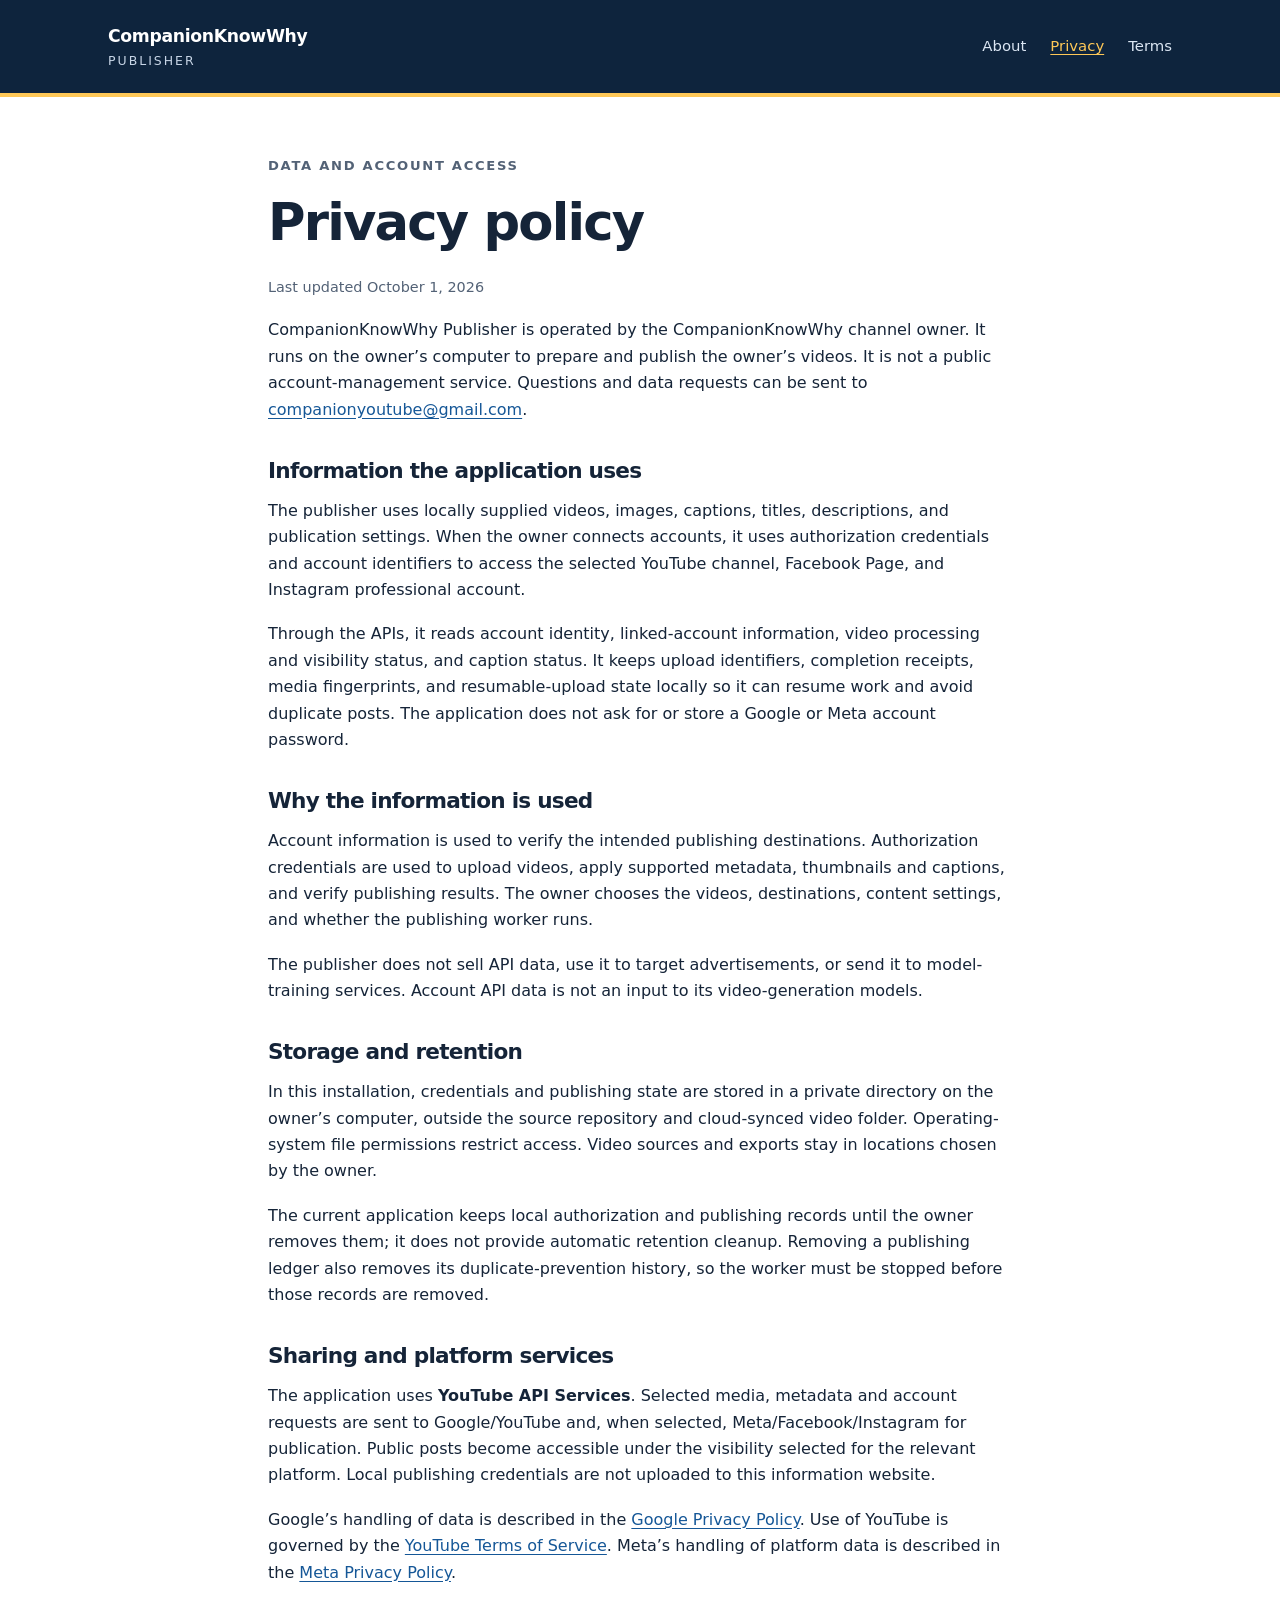
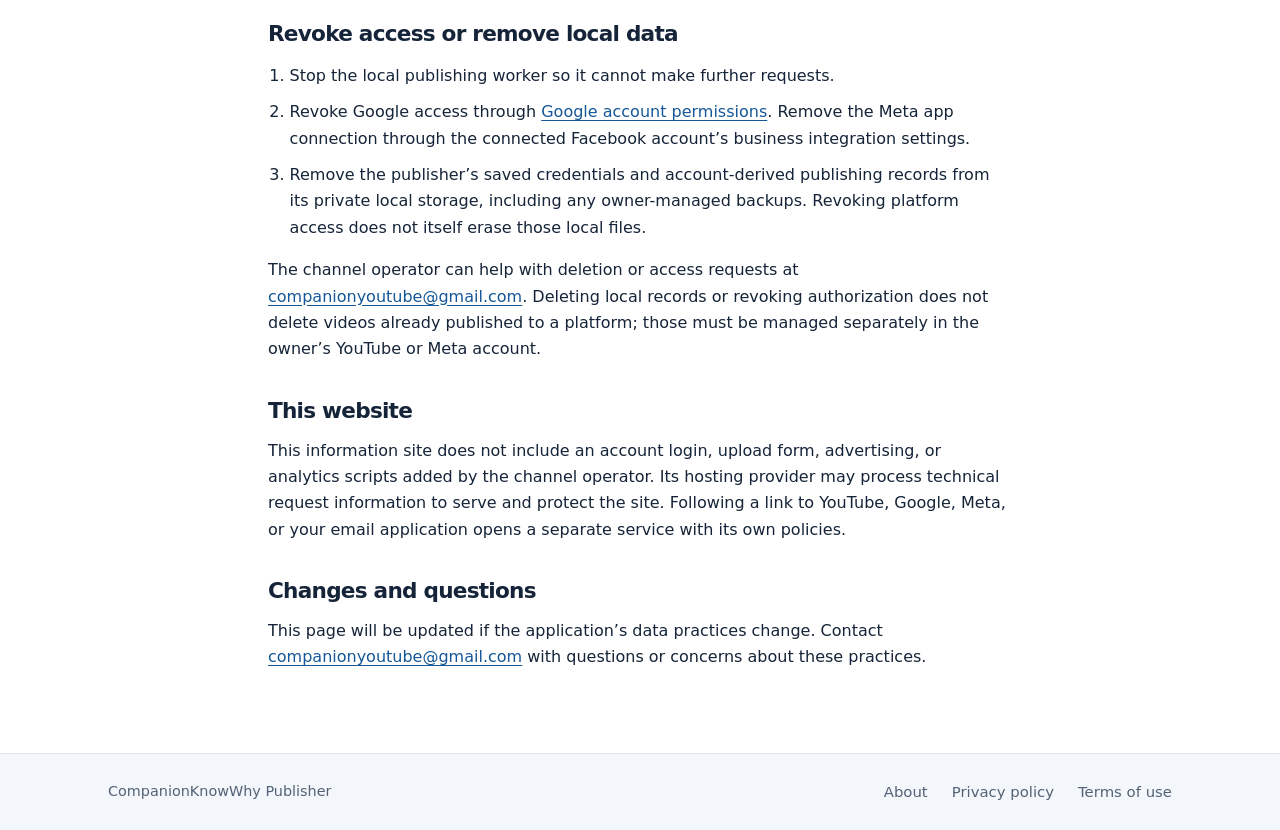
==== privacy/index.html @ aec20b23 "Publish CompanionKnowWhy application information and policies" ====
<!doctype html>
<html lang="en"><head><meta charset="utf-8"><meta name="viewport" content="width=device-width,initial-scale=1"><title>Privacy policy · CompanionKnowWhy Publisher</title><meta name="description" content="How CompanionKnowWhy Publisher uses account authorization, video files, and local publishing records, and how to revoke access or delete local data."><link rel="stylesheet" href="/styles.css"><link rel="icon" type="image/svg+xml" href="data:image/svg+xml,%3Csvg xmlns='http://www.w3.org/2000/svg' viewBox='0 0 32 32'%3E%3Crect width='32' height='32' rx='7' fill='%230e243d'/%3E%3Ctext x='16' y='24' text-anchor='middle' font-family='Arial' font-size='25' font-weight='bold' fill='%23ffc857'%3E%3F%3C/text%3E%3C/svg%3E"></head>
<body><a class="skip" href="#main">Skip to content</a><header><div class="bar"><a class="brand" href="/">CompanionKnowWhy<span>Publisher</span></a><nav aria-label="Main navigation"><a href="/">About</a><a href="/privacy/" aria-current="page">Privacy</a><a href="/terms/">Terms</a></nav></div></header>
<main id="main" class="legal"><p class="eyebrow">Data and account access</p><h1>Privacy policy</h1><p class="date">Last updated October 1, 2026</p><p>CompanionKnowWhy Publisher is operated by the CompanionKnowWhy channel owner. It runs on the owner’s computer to prepare and publish the owner’s videos. It is not a public account-management service. Questions and data requests can be sent to <a href="mailto:companionyoutube@gmail.com">companionyoutube@gmail.com</a>.</p>
<section><h2>Information the application uses</h2><p>The publisher uses locally supplied videos, images, captions, titles, descriptions, and publication settings. When the owner connects accounts, it uses authorization credentials and account identifiers to access the selected YouTube channel, Facebook Page, and Instagram professional account.</p><p>Through the APIs, it reads account identity, linked-account information, video processing and visibility status, and caption status. It keeps upload identifiers, completion receipts, media fingerprints, and resumable-upload state locally so it can resume work and avoid duplicate posts. The application does not ask for or store a Google or Meta account password.</p></section>
<section><h2>Why the information is used</h2><p>Account information is used to verify the intended publishing destinations. Authorization credentials are used to upload videos, apply supported metadata, thumbnails and captions, and verify publishing results. The owner chooses the videos, destinations, content settings, and whether the publishing worker runs.</p><p>The publisher does not sell API data, use it to target advertisements, or send it to model-training services. Account API data is not an input to its video-generation models.</p></section>
<section><h2>Storage and retention</h2><p>In this installation, credentials and publishing state are stored in a private directory on the owner’s computer, outside the source repository and cloud-synced video folder. Operating-system file permissions restrict access. Video sources and exports stay in locations chosen by the owner.</p><p>The current application keeps local authorization and publishing records until the owner removes them; it does not provide automatic retention cleanup. Removing a publishing ledger also removes its duplicate-prevention history, so the worker must be stopped before those records are removed.</p></section>
<section><h2>Sharing and platform services</h2><p>The application uses <strong>YouTube API Services</strong>. Selected media, metadata and account requests are sent to Google/YouTube and, when selected, Meta/Facebook/Instagram for publication. Public posts become accessible under the visibility selected for the relevant platform. Local publishing credentials are not uploaded to this information website.</p><p>Google’s handling of data is described in the <a href="https://policies.google.com/privacy">Google Privacy Policy</a>. Use of YouTube is governed by the <a href="https://www.youtube.com/t/terms">YouTube Terms of Service</a>. Meta’s handling of platform data is described in the <a href="https://www.facebook.com/privacy/policy/">Meta Privacy Policy</a>.</p></section>
<section><h2>Revoke access or remove local data</h2><ol><li>Stop the local publishing worker so it cannot make further requests.</li><li>Revoke Google access through <a href="https://security.google.com/settings/security/permissions">Google account permissions</a>. Remove the Meta app connection through the connected Facebook account’s business integration settings.</li><li>Remove the publisher’s saved credentials and account-derived publishing records from its private local storage, including any owner-managed backups. Revoking platform access does not itself erase those local files.</li></ol><p>The channel operator can help with deletion or access requests at <a href="mailto:companionyoutube@gmail.com">companionyoutube@gmail.com</a>. Deleting local records or revoking authorization does not delete videos already published to a platform; those must be managed separately in the owner’s YouTube or Meta account.</p></section>
<section><h2>This website</h2><p>This information site does not include an account login, upload form, advertising, or analytics scripts added by the channel operator. Its hosting provider may process technical request information to serve and protect the site. Following a link to YouTube, Google, Meta, or your email application opens a separate service with its own policies.</p></section>
<section><h2>Changes and questions</h2><p>This page will be updated if the application’s data practices change. Contact <a href="mailto:companionyoutube@gmail.com">companionyoutube@gmail.com</a> with questions or concerns about these practices.</p></section></main>
<footer><div class="footer-inner"><span>CompanionKnowWhy Publisher</span><nav aria-label="Footer"><a href="/">About</a><a href="/privacy/">Privacy policy</a><a href="/terms/">Terms of use</a></nav></div></footer></body></html>
---- styles.css ----
:root{color-scheme:light;--ink:#152438;--muted:#536276;--line:#dce3eb;--navy:#0e243d;--accent:#ffc857;--paper:#fff;--soft:#f3f6fa;font-family:system-ui,-apple-system,BlinkMacSystemFont,"Segoe UI",sans-serif;font-size:16px}
*{box-sizing:border-box}body{margin:0;background:var(--paper);color:var(--ink);line-height:1.65}a{color:#155797;text-underline-offset:.2em}a:hover{text-decoration-thickness:2px}a:focus-visible{outline:3px solid #d78d00;outline-offset:5px}header{background:var(--navy);color:#fff;border-bottom:4px solid var(--accent)}.bar{max-width:1120px;margin:auto;padding:22px 28px;display:flex;align-items:center;justify-content:space-between;gap:24px}.brand{font-weight:750;color:#fff;text-decoration:none;font-size:1.08rem;letter-spacing:-.02em}.brand span{display:block;font-size:.78rem;font-weight:450;letter-spacing:.16em;text-transform:uppercase;color:#c7d5e6}nav{display:flex;gap:24px;flex-wrap:wrap}nav a{color:#dbe6f3;font-size:.93rem;text-decoration:none}nav a[aria-current=page]{color:var(--accent);text-decoration:underline}main{max-width:1120px;margin:auto;padding:58px 28px 64px}.eyebrow{font-size:.82rem;font-weight:700;text-transform:uppercase;letter-spacing:.13em;color:var(--muted);margin:0 0 16px}h1,h2,h3{line-height:1.15;letter-spacing:-.035em}h1{font-size:clamp(2.2rem,5vw,3.8rem);max-width:830px;margin:0 0 24px}h2{font-size:1.6rem;margin:36px 0 14px}h3{font-size:1.1rem;margin:0 0 9px}p{margin:0 0 18px}.lead{font-size:1.22rem;max-width:740px;color:var(--muted)}.intro{padding-bottom:42px;border-bottom:1px solid var(--line)}.grid{display:grid;grid-template-columns:1.6fr 1fr;gap:70px;margin-top:42px}.grid h2:first-child{margin-top:0}.note{background:var(--soft);border-left:4px solid #2a5b86;padding:24px}.note h2{font-size:1.15rem;margin:0 0 12px}.note p:last-child{margin-bottom:0}ul,ol{padding-left:1.35em}li{margin-bottom:10px}.steps{list-style:none;padding:0;counter-reset:step}.steps li{counter-increment:step;padding:0 0 22px 48px;position:relative;margin:0}.steps li:before{content:counter(step,decimal-leading-zero);position:absolute;left:0;top:0;font-weight:700;color:#52708e;font-size:.88rem}.links{display:flex;gap:12px 28px;flex-wrap:wrap;margin-top:24px}.legal{max-width:800px}.legal h1{font-size:clamp(2rem,5vw,3.2rem)}.legal section{margin-top:32px}.legal section h2{font-size:1.35rem}.date{font-size:.9rem;color:var(--muted)}.legal strong{font-weight:650}footer{border-top:1px solid var(--line);background:var(--soft)}.footer-inner{max-width:1120px;margin:auto;padding:26px 28px;display:flex;justify-content:space-between;gap:20px;flex-wrap:wrap;font-size:.9rem;color:var(--muted)}footer a{color:var(--muted)}.skip{position:absolute;top:-80px;left:16px;background:#fff;padding:12px;z-index:5}.skip:focus{top:8px}@media(max-width:700px){.bar{align-items:flex-start;flex-direction:column;gap:18px;padding:20px}nav{gap:20px}main{padding:38px 20px 48px}.grid{grid-template-columns:1fr;gap:26px;margin-top:30px}.intro{padding-bottom:28px}.lead{font-size:1.1rem}.footer-inner{padding:24px 20px}h1{overflow-wrap:anywhere}}@media(prefers-reduced-motion:no-preference){a{transition:color .15s ease}}
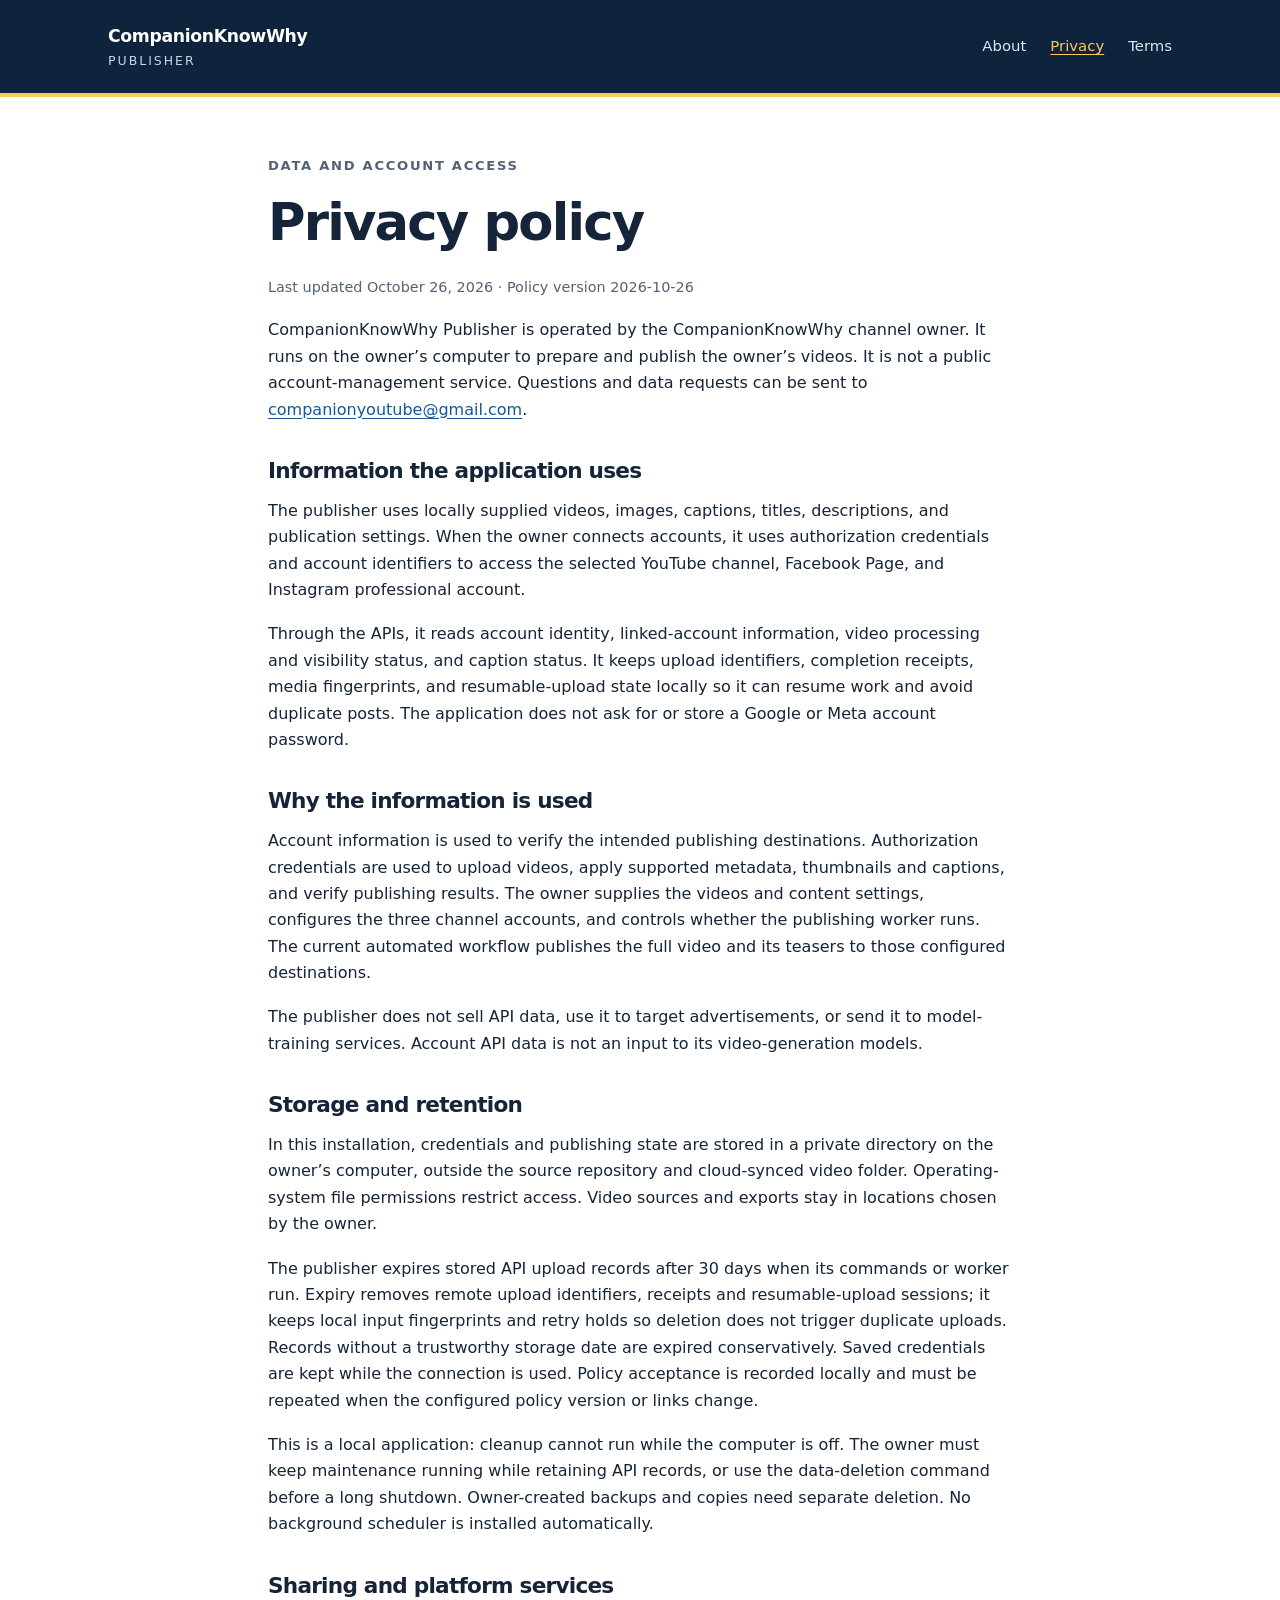
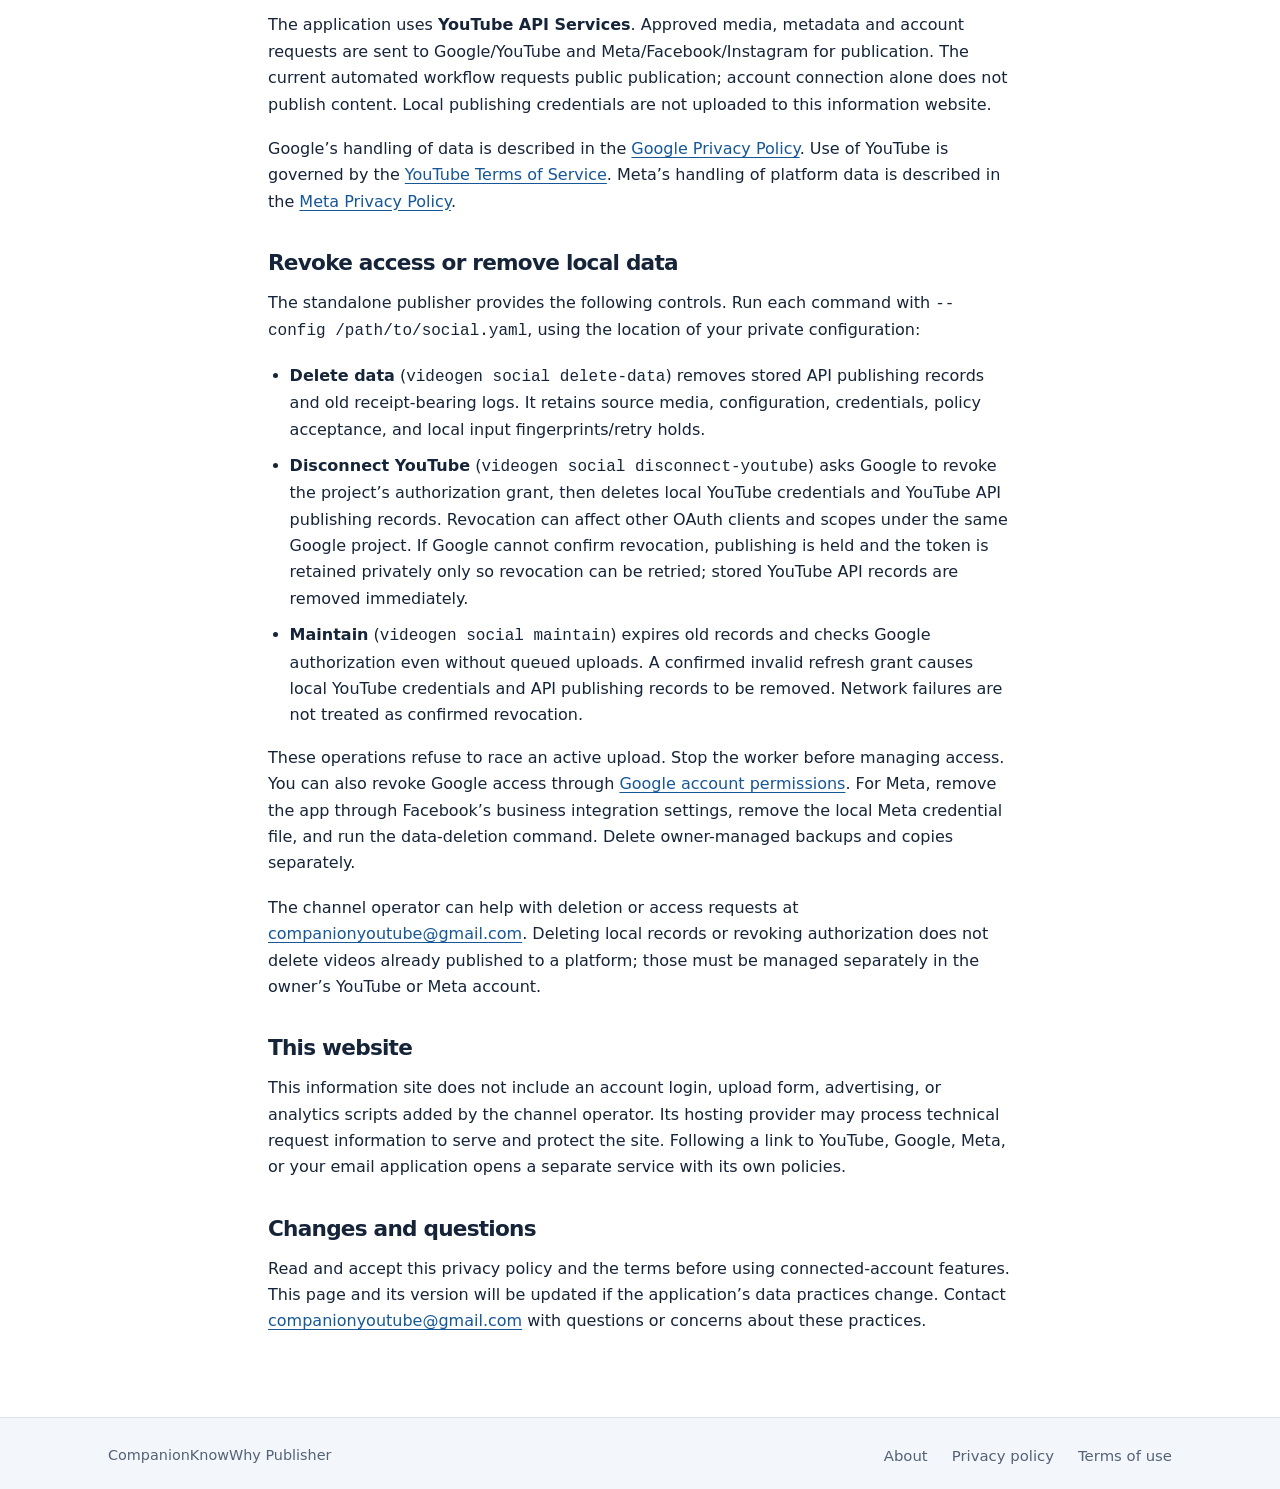
==== commit 93cf5fdf: "Describe publisher consent and data lifecycle controls" ====
--- a/privacy/index.html
+++ b/privacy/index.html
@@ -1,12 +1,12 @@
 <!doctype html>
 <html lang="en"><head><meta charset="utf-8"><meta name="viewport" content="width=device-width,initial-scale=1"><title>Privacy policy · CompanionKnowWhy Publisher</title><meta name="description" content="How CompanionKnowWhy Publisher uses account authorization, video files, and local publishing records, and how to revoke access or delete local data."><link rel="stylesheet" href="/styles.css"><link rel="icon" type="image/svg+xml" href="data:image/svg+xml,%3Csvg xmlns='http://www.w3.org/2000/svg' viewBox='0 0 32 32'%3E%3Crect width='32' height='32' rx='7' fill='%230e243d'/%3E%3Ctext x='16' y='24' text-anchor='middle' font-family='Arial' font-size='25' font-weight='bold' fill='%23ffc857'%3E%3F%3C/text%3E%3C/svg%3E"></head>
 <body><a class="skip" href="#main">Skip to content</a><header><div class="bar"><a class="brand" href="/">CompanionKnowWhy<span>Publisher</span></a><nav aria-label="Main navigation"><a href="/">About</a><a href="/privacy/" aria-current="page">Privacy</a><a href="/terms/">Terms</a></nav></div></header>
-<main id="main" class="legal"><p class="eyebrow">Data and account access</p><h1>Privacy policy</h1><p class="date">Last updated October 1, 2026</p><p>CompanionKnowWhy Publisher is operated by the CompanionKnowWhy channel owner. It runs on the owner’s computer to prepare and publish the owner’s videos. It is not a public account-management service. Questions and data requests can be sent to <a href="mailto:companionyoutube@gmail.com">companionyoutube@gmail.com</a>.</p>
+<main id="main" class="legal"><p class="eyebrow">Data and account access</p><h1>Privacy policy</h1><p class="date">Last updated October 26, 2026 · Policy version 2026-10-26</p><p>CompanionKnowWhy Publisher is operated by the CompanionKnowWhy channel owner. It runs on the owner’s computer to prepare and publish the owner’s videos. It is not a public account-management service. Questions and data requests can be sent to <a href="mailto:companionyoutube@gmail.com">companionyoutube@gmail.com</a>.</p>
 <section><h2>Information the application uses</h2><p>The publisher uses locally supplied videos, images, captions, titles, descriptions, and publication settings. When the owner connects accounts, it uses authorization credentials and account identifiers to access the selected YouTube channel, Facebook Page, and Instagram professional account.</p><p>Through the APIs, it reads account identity, linked-account information, video processing and visibility status, and caption status. It keeps upload identifiers, completion receipts, media fingerprints, and resumable-upload state locally so it can resume work and avoid duplicate posts. The application does not ask for or store a Google or Meta account password.</p></section>
-<section><h2>Why the information is used</h2><p>Account information is used to verify the intended publishing destinations. Authorization credentials are used to upload videos, apply supported metadata, thumbnails and captions, and verify publishing results. The owner chooses the videos, destinations, content settings, and whether the publishing worker runs.</p><p>The publisher does not sell API data, use it to target advertisements, or send it to model-training services. Account API data is not an input to its video-generation models.</p></section>
-<section><h2>Storage and retention</h2><p>In this installation, credentials and publishing state are stored in a private directory on the owner’s computer, outside the source repository and cloud-synced video folder. Operating-system file permissions restrict access. Video sources and exports stay in locations chosen by the owner.</p><p>The current application keeps local authorization and publishing records until the owner removes them; it does not provide automatic retention cleanup. Removing a publishing ledger also removes its duplicate-prevention history, so the worker must be stopped before those records are removed.</p></section>
-<section><h2>Sharing and platform services</h2><p>The application uses <strong>YouTube API Services</strong>. Selected media, metadata and account requests are sent to Google/YouTube and, when selected, Meta/Facebook/Instagram for publication. Public posts become accessible under the visibility selected for the relevant platform. Local publishing credentials are not uploaded to this information website.</p><p>Google’s handling of data is described in the <a href="https://policies.google.com/privacy">Google Privacy Policy</a>. Use of YouTube is governed by the <a href="https://www.youtube.com/t/terms">YouTube Terms of Service</a>. Meta’s handling of platform data is described in the <a href="https://www.facebook.com/privacy/policy/">Meta Privacy Policy</a>.</p></section>
-<section><h2>Revoke access or remove local data</h2><ol><li>Stop the local publishing worker so it cannot make further requests.</li><li>Revoke Google access through <a href="https://security.google.com/settings/security/permissions">Google account permissions</a>. Remove the Meta app connection through the connected Facebook account’s business integration settings.</li><li>Remove the publisher’s saved credentials and account-derived publishing records from its private local storage, including any owner-managed backups. Revoking platform access does not itself erase those local files.</li></ol><p>The channel operator can help with deletion or access requests at <a href="mailto:companionyoutube@gmail.com">companionyoutube@gmail.com</a>. Deleting local records or revoking authorization does not delete videos already published to a platform; those must be managed separately in the owner’s YouTube or Meta account.</p></section>
+<section><h2>Why the information is used</h2><p>Account information is used to verify the intended publishing destinations. Authorization credentials are used to upload videos, apply supported metadata, thumbnails and captions, and verify publishing results. The owner supplies the videos and content settings, configures the three channel accounts, and controls whether the publishing worker runs. The current automated workflow publishes the full video and its teasers to those configured destinations.</p><p>The publisher does not sell API data, use it to target advertisements, or send it to model-training services. Account API data is not an input to its video-generation models.</p></section>
+<section><h2>Storage and retention</h2><p>In this installation, credentials and publishing state are stored in a private directory on the owner’s computer, outside the source repository and cloud-synced video folder. Operating-system file permissions restrict access. Video sources and exports stay in locations chosen by the owner.</p><p>The publisher expires stored API upload records after 30 days when its commands or worker run. Expiry removes remote upload identifiers, receipts and resumable-upload sessions; it keeps local input fingerprints and retry holds so deletion does not trigger duplicate uploads. Records without a trustworthy storage date are expired conservatively. Saved credentials are kept while the connection is used. Policy acceptance is recorded locally and must be repeated when the configured policy version or links change.</p><p>This is a local application: cleanup cannot run while the computer is off. The owner must keep maintenance running while retaining API records, or use the data-deletion command before a long shutdown. Owner-created backups and copies need separate deletion. No background scheduler is installed automatically.</p></section>
+<section><h2>Sharing and platform services</h2><p>The application uses <strong>YouTube API Services</strong>. Approved media, metadata and account requests are sent to Google/YouTube and Meta/Facebook/Instagram for publication. The current automated workflow requests public publication; account connection alone does not publish content. Local publishing credentials are not uploaded to this information website.</p><p>Google’s handling of data is described in the <a href="https://policies.google.com/privacy">Google Privacy Policy</a>. Use of YouTube is governed by the <a href="https://www.youtube.com/t/terms">YouTube Terms of Service</a>. Meta’s handling of platform data is described in the <a href="https://www.facebook.com/privacy/policy/">Meta Privacy Policy</a>.</p></section>
+<section><h2>Revoke access or remove local data</h2><p>The standalone publisher provides the following controls. Run each command with <code>--config /path/to/social.yaml</code>, using the location of your private configuration:</p><ul><li><strong>Delete data</strong> (<code>videogen social delete-data</code>) removes stored API publishing records and old receipt-bearing logs. It retains source media, configuration, credentials, policy acceptance, and local input fingerprints/retry holds.</li><li><strong>Disconnect YouTube</strong> (<code>videogen social disconnect-youtube</code>) asks Google to revoke the project’s authorization grant, then deletes local YouTube credentials and YouTube API publishing records. Revocation can affect other OAuth clients and scopes under the same Google project. If Google cannot confirm revocation, publishing is held and the token is retained privately only so revocation can be retried; stored YouTube API records are removed immediately.</li><li><strong>Maintain</strong> (<code>videogen social maintain</code>) expires old records and checks Google authorization even without queued uploads. A confirmed invalid refresh grant causes local YouTube credentials and API publishing records to be removed. Network failures are not treated as confirmed revocation.</li></ul><p>These operations refuse to race an active upload. Stop the worker before managing access. You can also revoke Google access through <a href="https://security.google.com/settings/security/permissions">Google account permissions</a>. For Meta, remove the app through Facebook’s business integration settings, remove the local Meta credential file, and run the data-deletion command. Delete owner-managed backups and copies separately.</p><p>The channel operator can help with deletion or access requests at <a href="mailto:companionyoutube@gmail.com">companionyoutube@gmail.com</a>. Deleting local records or revoking authorization does not delete videos already published to a platform; those must be managed separately in the owner’s YouTube or Meta account.</p></section>
 <section><h2>This website</h2><p>This information site does not include an account login, upload form, advertising, or analytics scripts added by the channel operator. Its hosting provider may process technical request information to serve and protect the site. Following a link to YouTube, Google, Meta, or your email application opens a separate service with its own policies.</p></section>
-<section><h2>Changes and questions</h2><p>This page will be updated if the application’s data practices change. Contact <a href="mailto:companionyoutube@gmail.com">companionyoutube@gmail.com</a> with questions or concerns about these practices.</p></section></main>
+<section><h2>Changes and questions</h2><p>Read and accept this privacy policy and the terms before using connected-account features. This page and its version will be updated if the application’s data practices change. Contact <a href="mailto:companionyoutube@gmail.com">companionyoutube@gmail.com</a> with questions or concerns about these practices.</p></section></main>
 <footer><div class="footer-inner"><span>CompanionKnowWhy Publisher</span><nav aria-label="Footer"><a href="/">About</a><a href="/privacy/">Privacy policy</a><a href="/terms/">Terms of use</a></nav></div></footer></body></html>
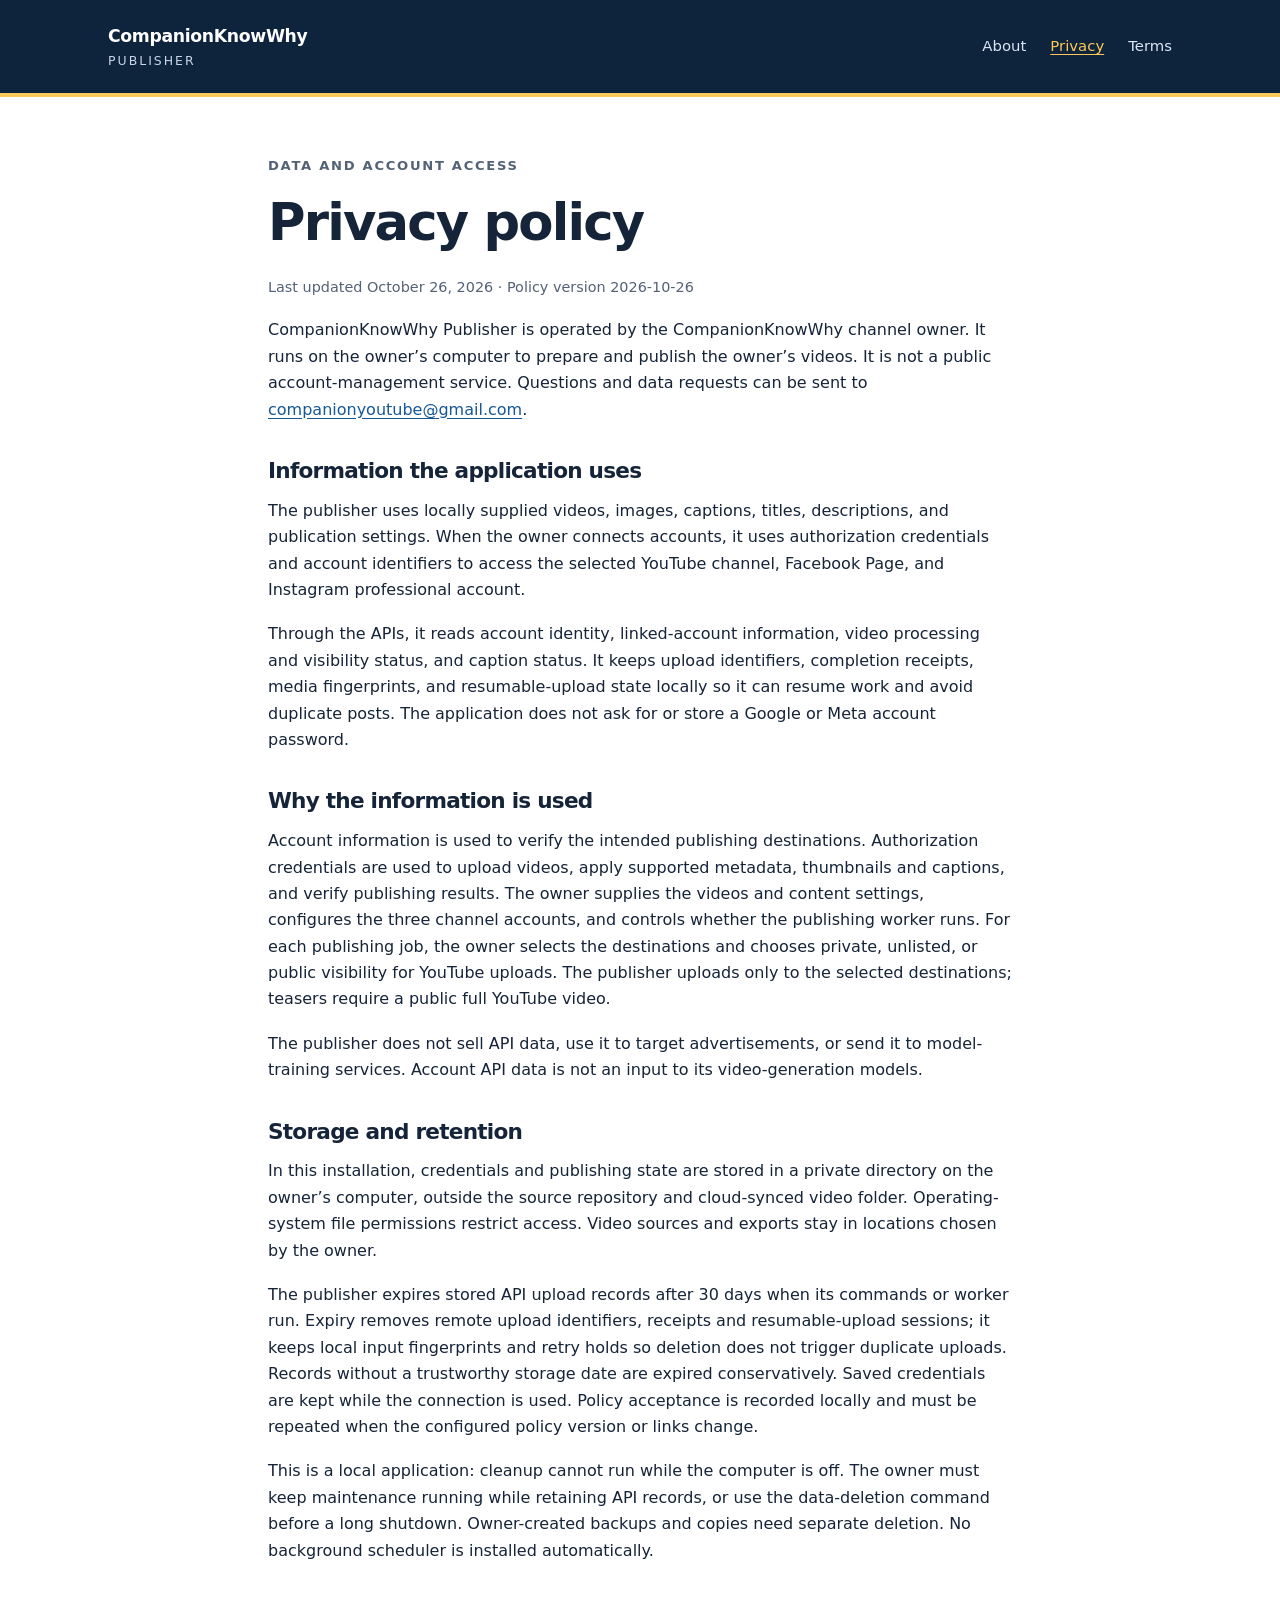
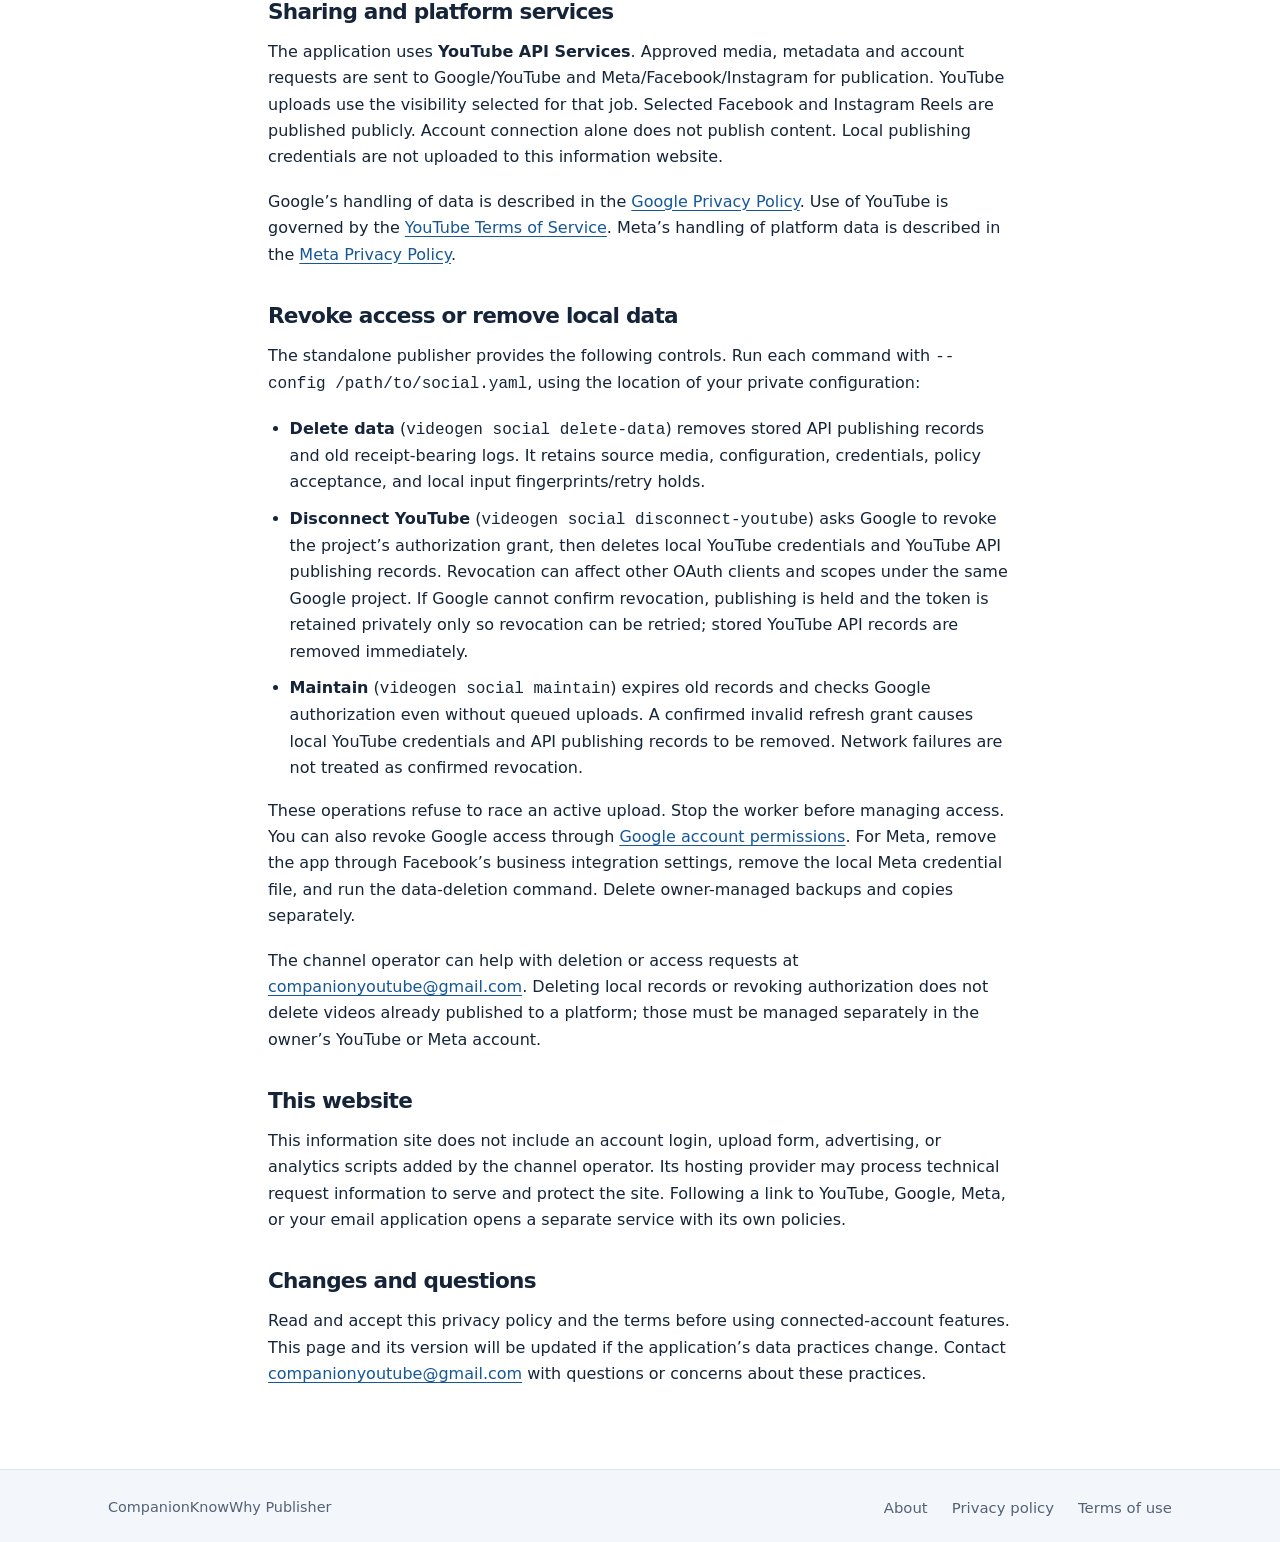
==== commit b11eab0b: "Clarify per-job destinations and YouTube visibility" ====
--- a/privacy/index.html
+++ b/privacy/index.html
@@ -3,9 +3,9 @@
 <body><a class="skip" href="#main">Skip to content</a><header><div class="bar"><a class="brand" href="/">CompanionKnowWhy<span>Publisher</span></a><nav aria-label="Main navigation"><a href="/">About</a><a href="/privacy/" aria-current="page">Privacy</a><a href="/terms/">Terms</a></nav></div></header>
 <main id="main" class="legal"><p class="eyebrow">Data and account access</p><h1>Privacy policy</h1><p class="date">Last updated October 26, 2026 · Policy version 2026-10-26</p><p>CompanionKnowWhy Publisher is operated by the CompanionKnowWhy channel owner. It runs on the owner’s computer to prepare and publish the owner’s videos. It is not a public account-management service. Questions and data requests can be sent to <a href="mailto:companionyoutube@gmail.com">companionyoutube@gmail.com</a>.</p>
 <section><h2>Information the application uses</h2><p>The publisher uses locally supplied videos, images, captions, titles, descriptions, and publication settings. When the owner connects accounts, it uses authorization credentials and account identifiers to access the selected YouTube channel, Facebook Page, and Instagram professional account.</p><p>Through the APIs, it reads account identity, linked-account information, video processing and visibility status, and caption status. It keeps upload identifiers, completion receipts, media fingerprints, and resumable-upload state locally so it can resume work and avoid duplicate posts. The application does not ask for or store a Google or Meta account password.</p></section>
-<section><h2>Why the information is used</h2><p>Account information is used to verify the intended publishing destinations. Authorization credentials are used to upload videos, apply supported metadata, thumbnails and captions, and verify publishing results. The owner supplies the videos and content settings, configures the three channel accounts, and controls whether the publishing worker runs. The current automated workflow publishes the full video and its teasers to those configured destinations.</p><p>The publisher does not sell API data, use it to target advertisements, or send it to model-training services. Account API data is not an input to its video-generation models.</p></section>
+<section><h2>Why the information is used</h2><p>Account information is used to verify the intended publishing destinations. Authorization credentials are used to upload videos, apply supported metadata, thumbnails and captions, and verify publishing results. The owner supplies the videos and content settings, configures the three channel accounts, and controls whether the publishing worker runs. For each publishing job, the owner selects the destinations and chooses private, unlisted, or public visibility for YouTube uploads. The publisher uploads only to the selected destinations; teasers require a public full YouTube video.</p><p>The publisher does not sell API data, use it to target advertisements, or send it to model-training services. Account API data is not an input to its video-generation models.</p></section>
 <section><h2>Storage and retention</h2><p>In this installation, credentials and publishing state are stored in a private directory on the owner’s computer, outside the source repository and cloud-synced video folder. Operating-system file permissions restrict access. Video sources and exports stay in locations chosen by the owner.</p><p>The publisher expires stored API upload records after 30 days when its commands or worker run. Expiry removes remote upload identifiers, receipts and resumable-upload sessions; it keeps local input fingerprints and retry holds so deletion does not trigger duplicate uploads. Records without a trustworthy storage date are expired conservatively. Saved credentials are kept while the connection is used. Policy acceptance is recorded locally and must be repeated when the configured policy version or links change.</p><p>This is a local application: cleanup cannot run while the computer is off. The owner must keep maintenance running while retaining API records, or use the data-deletion command before a long shutdown. Owner-created backups and copies need separate deletion. No background scheduler is installed automatically.</p></section>
-<section><h2>Sharing and platform services</h2><p>The application uses <strong>YouTube API Services</strong>. Approved media, metadata and account requests are sent to Google/YouTube and Meta/Facebook/Instagram for publication. The current automated workflow requests public publication; account connection alone does not publish content. Local publishing credentials are not uploaded to this information website.</p><p>Google’s handling of data is described in the <a href="https://policies.google.com/privacy">Google Privacy Policy</a>. Use of YouTube is governed by the <a href="https://www.youtube.com/t/terms">YouTube Terms of Service</a>. Meta’s handling of platform data is described in the <a href="https://www.facebook.com/privacy/policy/">Meta Privacy Policy</a>.</p></section>
+<section><h2>Sharing and platform services</h2><p>The application uses <strong>YouTube API Services</strong>. Approved media, metadata and account requests are sent to Google/YouTube and Meta/Facebook/Instagram for publication. YouTube uploads use the visibility selected for that job. Selected Facebook and Instagram Reels are published publicly. Account connection alone does not publish content. Local publishing credentials are not uploaded to this information website.</p><p>Google’s handling of data is described in the <a href="https://policies.google.com/privacy">Google Privacy Policy</a>. Use of YouTube is governed by the <a href="https://www.youtube.com/t/terms">YouTube Terms of Service</a>. Meta’s handling of platform data is described in the <a href="https://www.facebook.com/privacy/policy/">Meta Privacy Policy</a>.</p></section>
 <section><h2>Revoke access or remove local data</h2><p>The standalone publisher provides the following controls. Run each command with <code>--config /path/to/social.yaml</code>, using the location of your private configuration:</p><ul><li><strong>Delete data</strong> (<code>videogen social delete-data</code>) removes stored API publishing records and old receipt-bearing logs. It retains source media, configuration, credentials, policy acceptance, and local input fingerprints/retry holds.</li><li><strong>Disconnect YouTube</strong> (<code>videogen social disconnect-youtube</code>) asks Google to revoke the project’s authorization grant, then deletes local YouTube credentials and YouTube API publishing records. Revocation can affect other OAuth clients and scopes under the same Google project. If Google cannot confirm revocation, publishing is held and the token is retained privately only so revocation can be retried; stored YouTube API records are removed immediately.</li><li><strong>Maintain</strong> (<code>videogen social maintain</code>) expires old records and checks Google authorization even without queued uploads. A confirmed invalid refresh grant causes local YouTube credentials and API publishing records to be removed. Network failures are not treated as confirmed revocation.</li></ul><p>These operations refuse to race an active upload. Stop the worker before managing access. You can also revoke Google access through <a href="https://security.google.com/settings/security/permissions">Google account permissions</a>. For Meta, remove the app through Facebook’s business integration settings, remove the local Meta credential file, and run the data-deletion command. Delete owner-managed backups and copies separately.</p><p>The channel operator can help with deletion or access requests at <a href="mailto:companionyoutube@gmail.com">companionyoutube@gmail.com</a>. Deleting local records or revoking authorization does not delete videos already published to a platform; those must be managed separately in the owner’s YouTube or Meta account.</p></section>
 <section><h2>This website</h2><p>This information site does not include an account login, upload form, advertising, or analytics scripts added by the channel operator. Its hosting provider may process technical request information to serve and protect the site. Following a link to YouTube, Google, Meta, or your email application opens a separate service with its own policies.</p></section>
 <section><h2>Changes and questions</h2><p>Read and accept this privacy policy and the terms before using connected-account features. This page and its version will be updated if the application’s data practices change. Contact <a href="mailto:companionyoutube@gmail.com">companionyoutube@gmail.com</a> with questions or concerns about these practices.</p></section></main>
